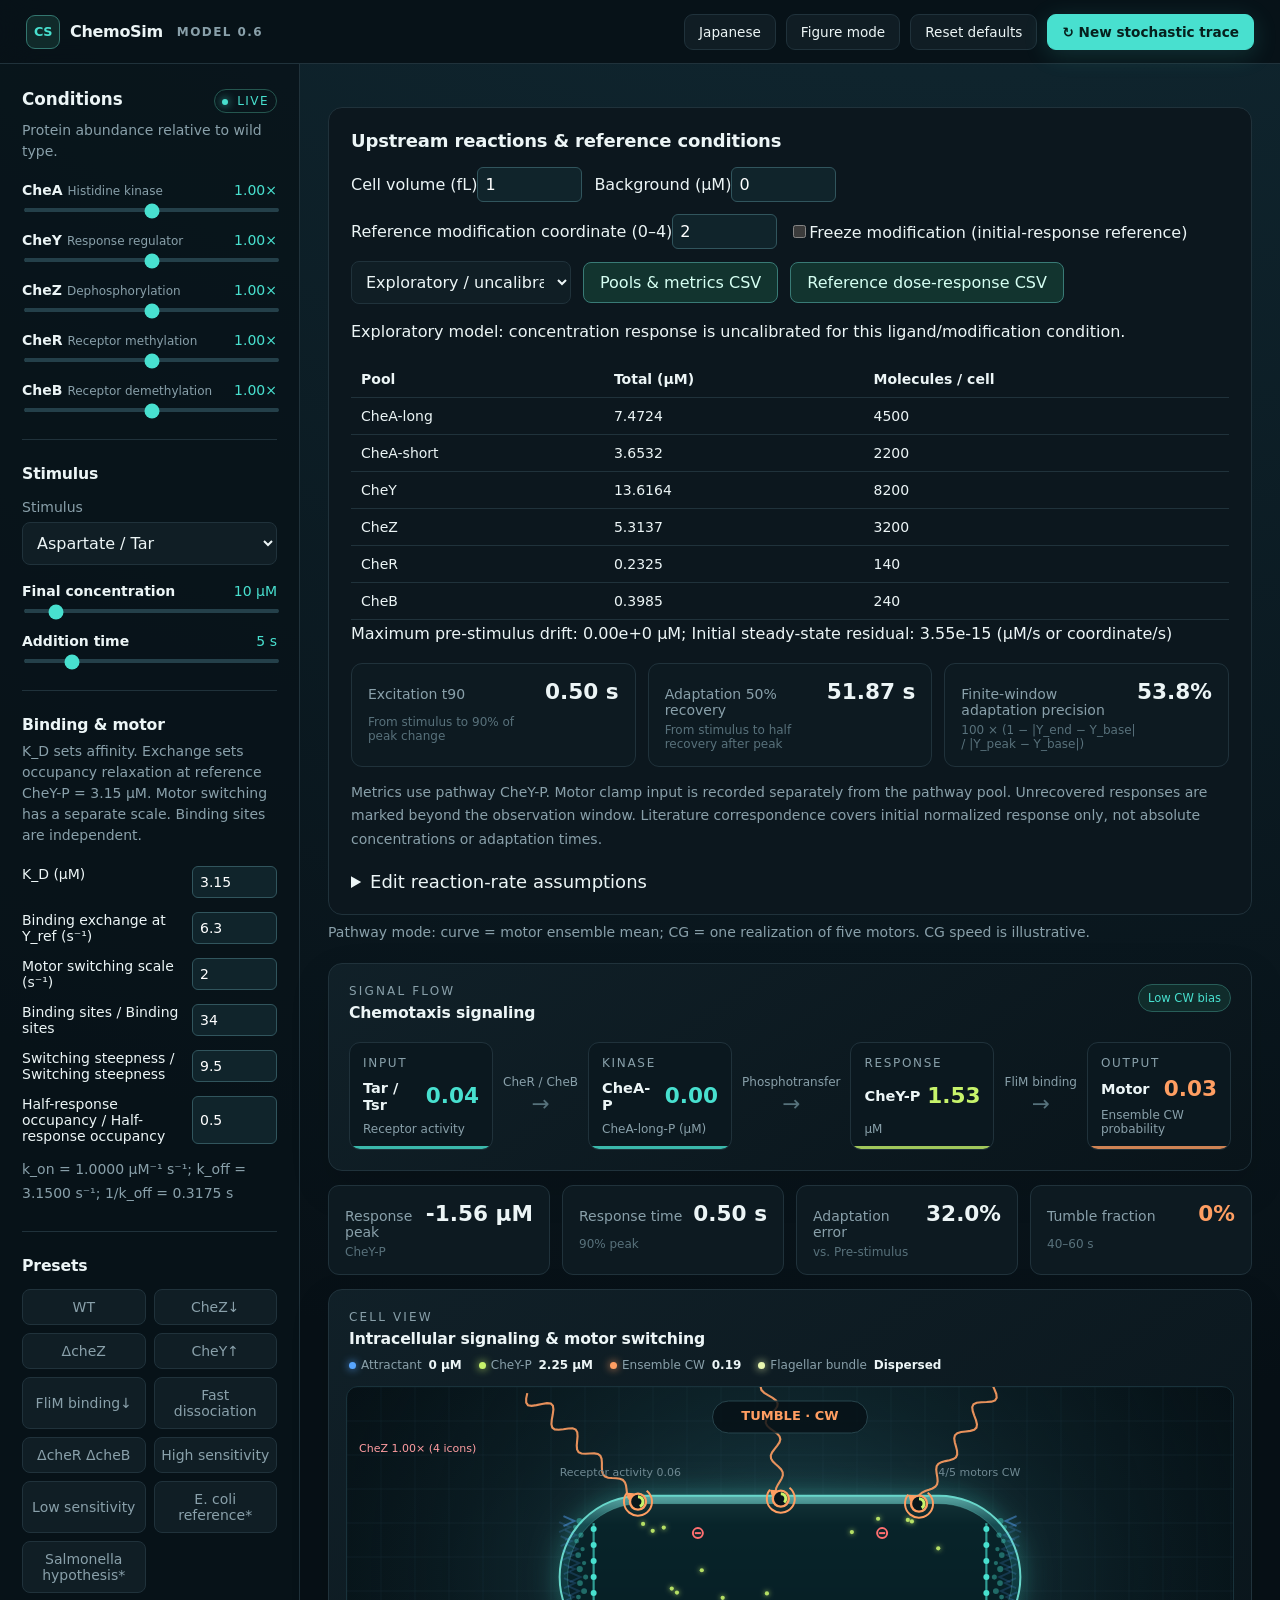
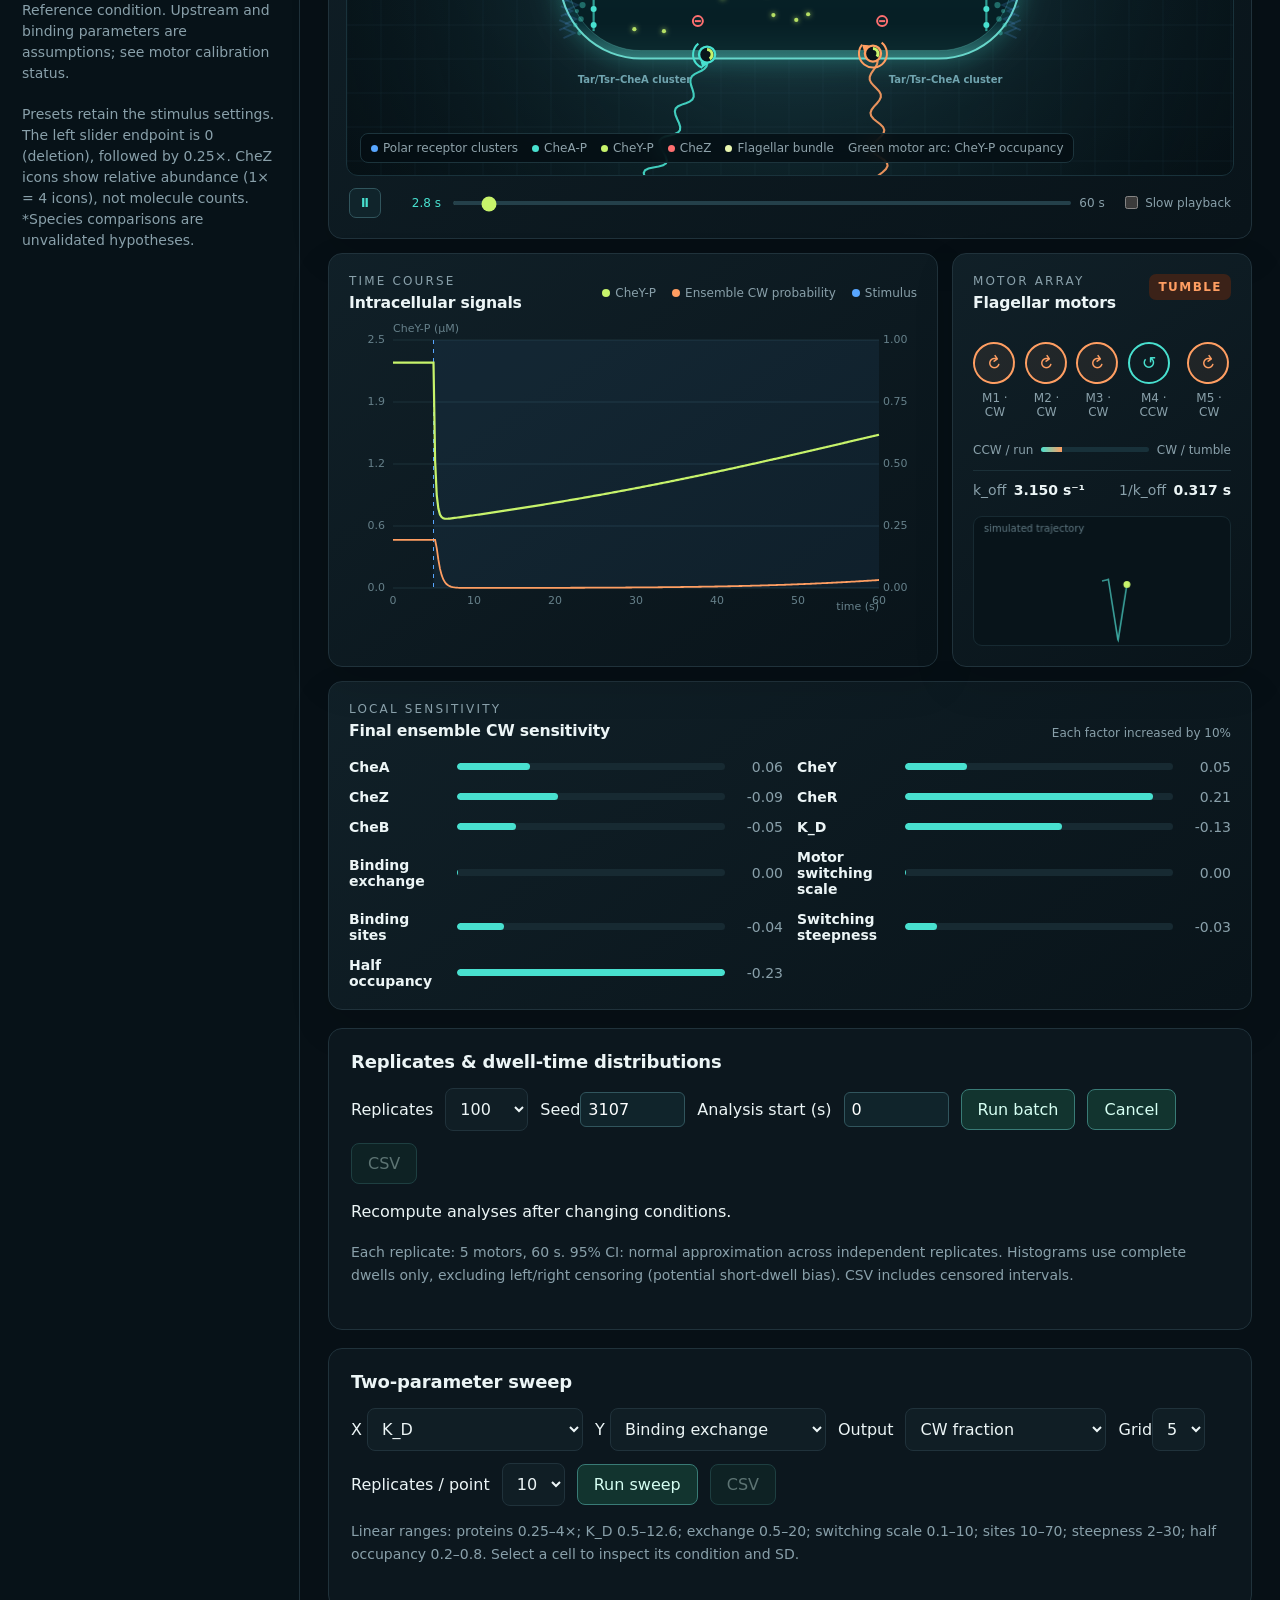
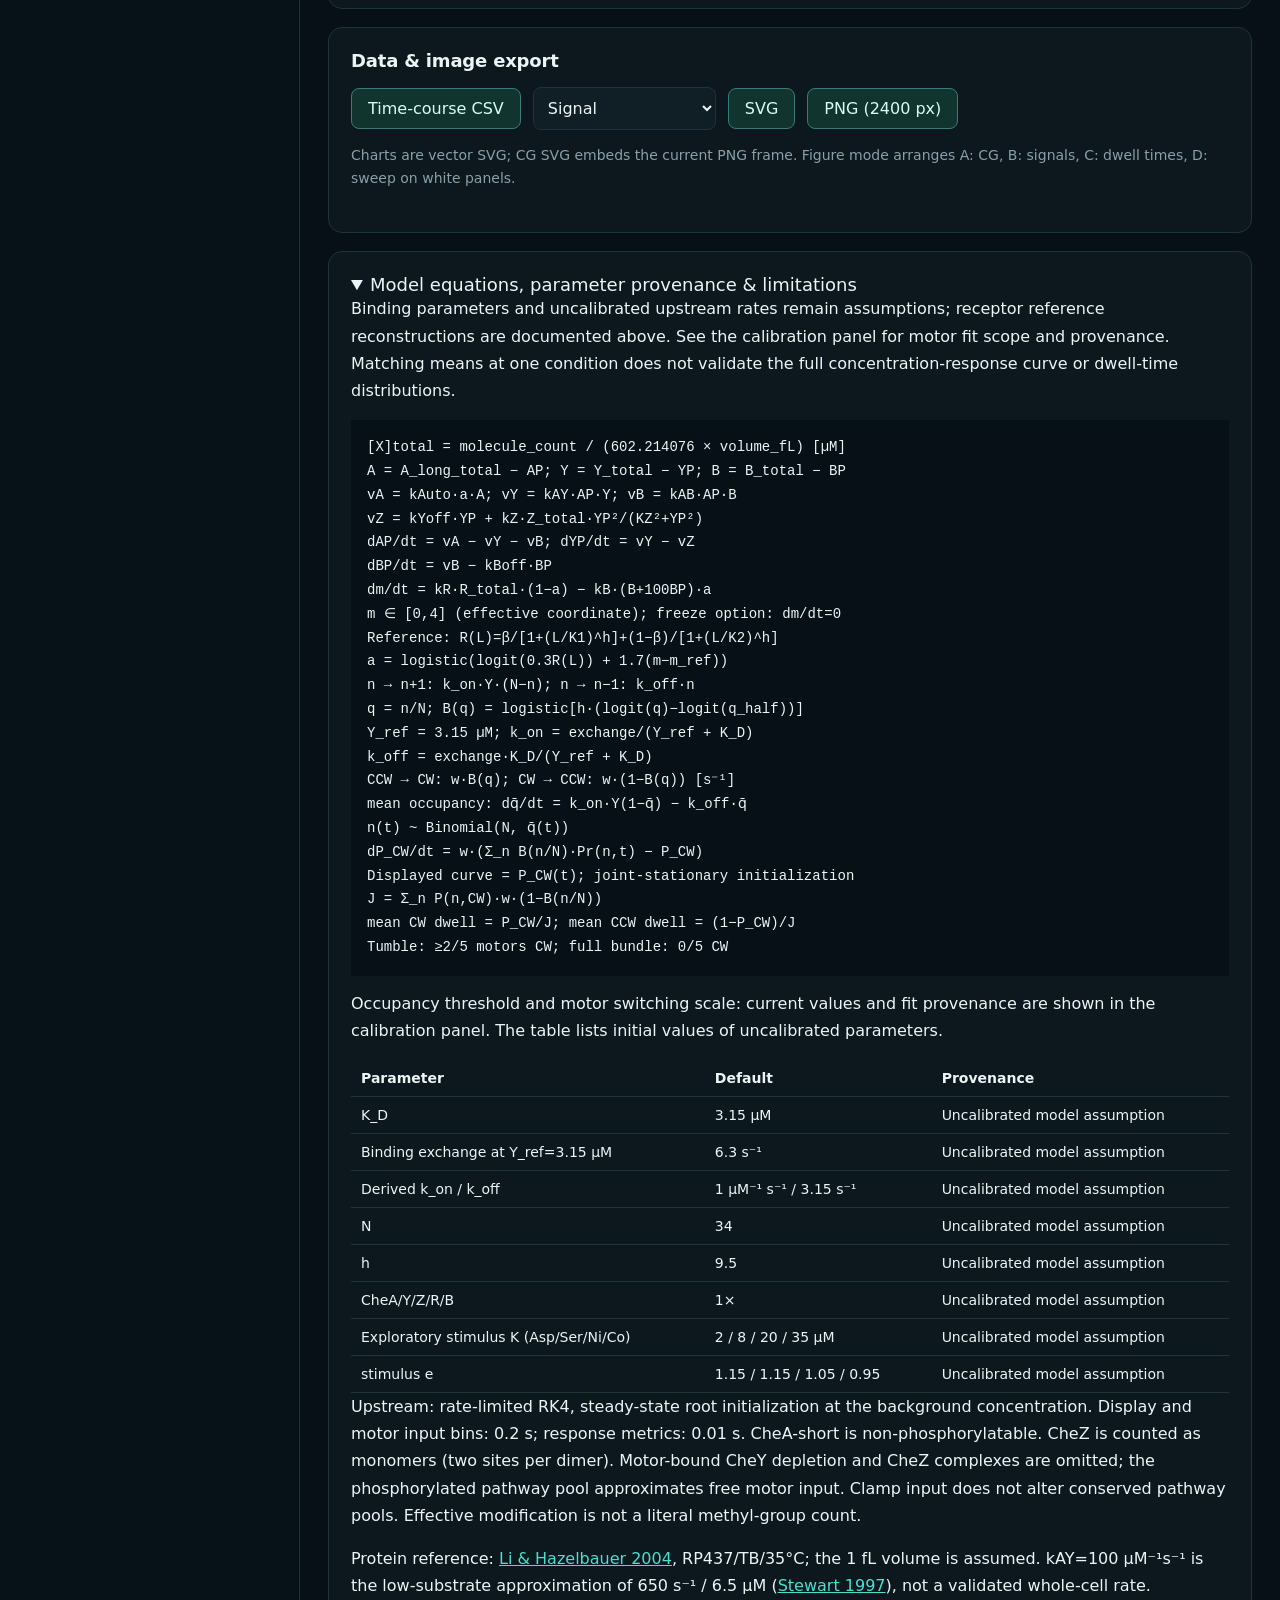
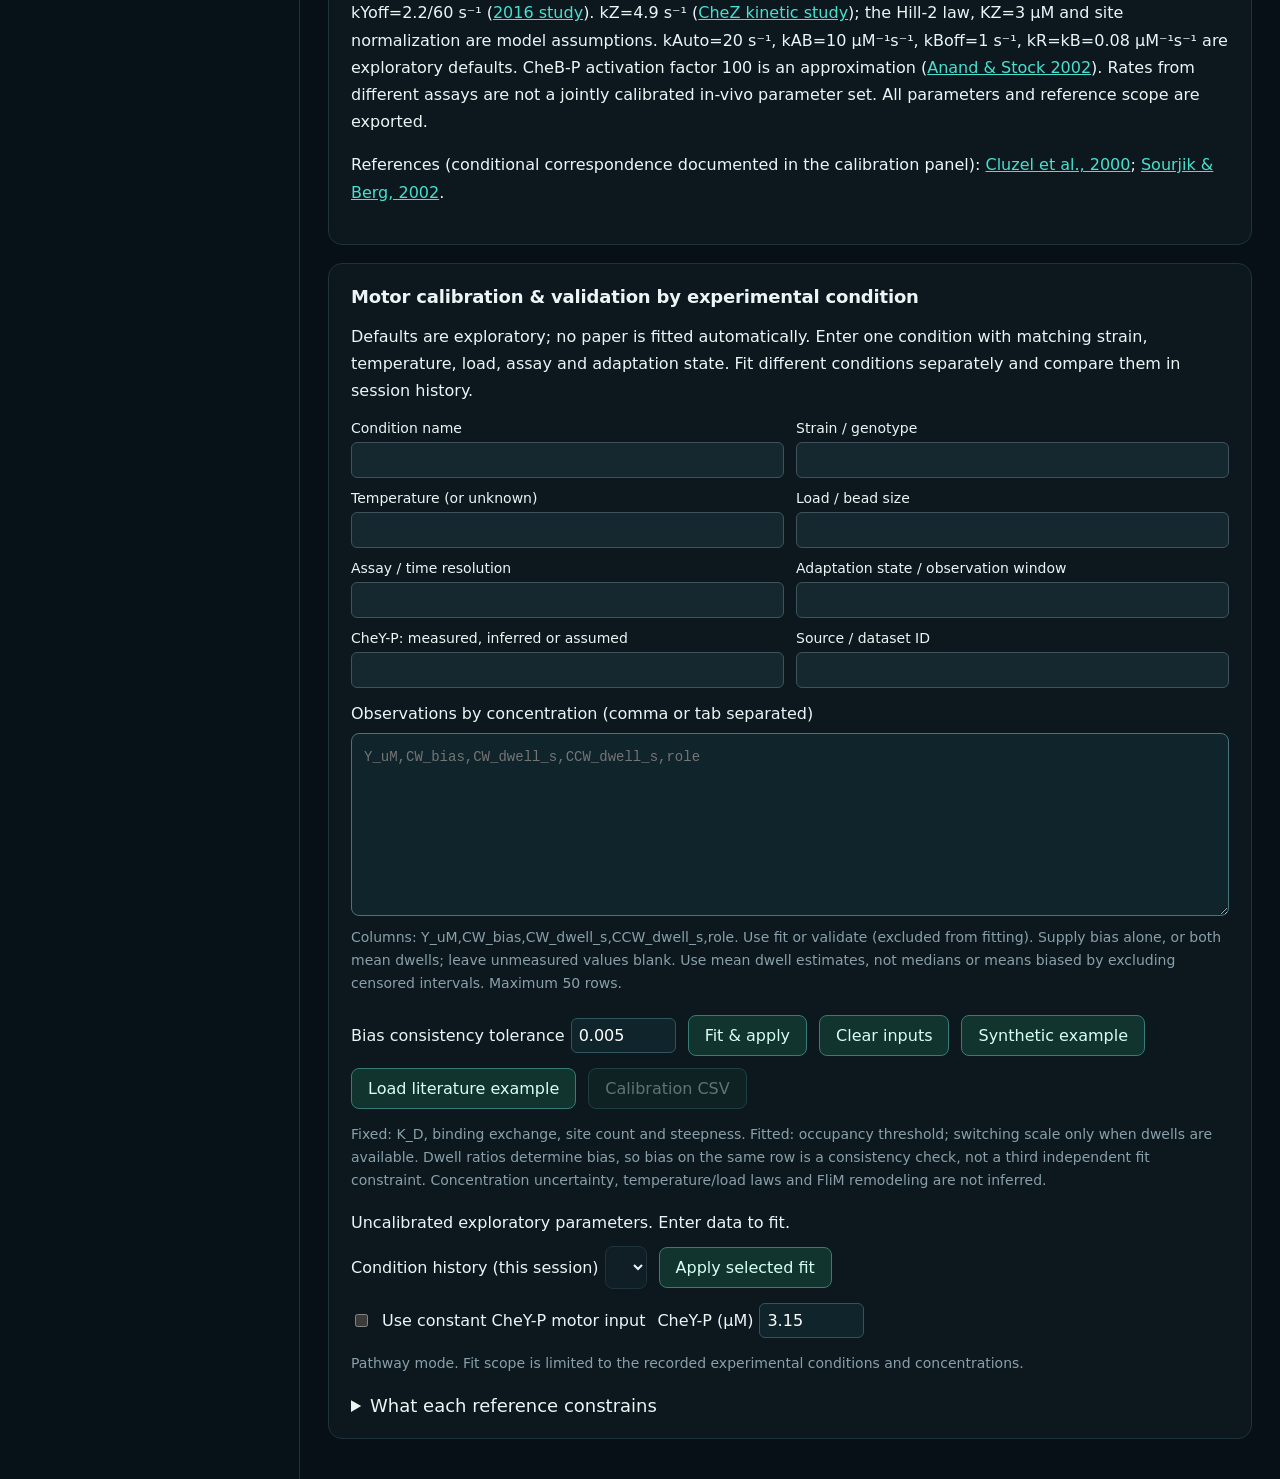
==== index.html @ 93d6fa46 "Add files via upload" ====
<!doctype html>
<html lang="en">
<head>
  <meta charset="utf-8">
  <meta name="viewport" content="width=device-width, initial-scale=1">
  <meta name="theme-color" content="#071016">
  <title>ChemoSim — E. coli chemotaxis simulator</title>
  <meta name="description" content="Explore E. coli chemotaxis with conserved protein pools, stochastic motors and condition-specific calibration. Model assumptions and limitations are documented.">
  <link rel="stylesheet" href="styles.css">
  <link rel="stylesheet" href="research.css">
</head>
<body>
  <header class="topbar">
    <div class="brand"><span class="brand-mark">CS</span><span>ChemoSim</span><em>MODEL 0.6</em></div>
    <div class="top-actions">
      <button id="resetBtn" class="ghost-btn" type="button">標準条件に戻す</button>
      <button id="runBtn" class="primary-btn" type="button" title="同一条件で新しい確率的切替系列を生成"><span>↻</span> 確率過程を再試行</button>
    </div>
  </header>

  <main class="workspace">
    <aside class="controls-panel">
      <section>
        <div class="section-head"><h1>実験条件</h1><span class="status"><i></i> LIVE</span></div>
        <p class="helper">タンパク質量を野生型比で変更します。</p>
        <div id="proteinControls" class="control-list"></div>
      </section>

      <section class="stimulus-section">
        <h2>刺激</h2>
        <label class="select-label" for="ligandSelect">刺激物質</label>
        <select id="ligandSelect">
          <optgroup label="誘引物質">
            <option value="asp">Aspartate / Tar</option>
            <option value="ser">Serine / Tsr</option>
          </optgroup>
          <optgroup label="忌避物質">
            <option value="ni">Nickel (Ni²⁺) / Tar</option>
            <option value="co">Cobalt (Co²⁺) / Tar</option>
          </optgroup>
        </select>
        <div class="slider-row compact">
          <div class="slider-meta"><label for="ligand">添加後濃度</label><output id="ligandOut">10 µM</output></div>
          <input id="ligand" type="range" min="0" max="100" value="10" step="1">
        </div>
        <div class="slider-row compact">
          <div class="slider-meta"><label for="stepTime">添加時刻</label><output id="stepTimeOut">5 s</output></div>
          <input id="stepTime" type="range" min="0" max="30" value="5" step="1">
        </div>
      </section>

      <section class="motor-parameter-section">
        <h2>モーター特性</h2>
        <p class="helper">CheY-Pのモーターからの解離しやすさを変更します。</p>
        <div class="slider-row compact">
          <div class="slider-meta">
            <label for="motorInstability">CheY-P結合の不安定性<span>相対 k<sub>off</sub></span></label>
            <output id="motorInstabilityOut">1.00×</output>
          </div>
          <input id="motorInstability" type="range" min="0" max="200" value="100" step="1">
          <div class="range-ends"><span>安定 0.25×</span><span>不安定 4.00×</span></div>
        </div>
      </section>

      <section class="preset-section">
        <h2>比較プリセット</h2>
        <div class="preset-grid">
          <button data-preset="wt" class="preset active">WT</button>
          <button data-preset="cheZlow" class="preset">CheZ↓</button>
          <button data-preset="cheYhigh" class="preset">CheY↑</button>
          <button data-preset="adaptOff" class="preset">適応欠損</button>
        </div>
      </section>
    </aside>

    <section class="results-panel">
      <div class="pathway-card">
        <div class="card-head">
          <div><span class="eyebrow">SIGNAL FLOW</span><h2>走化性シグナル伝達</h2></div>
          <span id="phenotypeBadge" class="phenotype">適応応答</span>
        </div>
        <div class="pathway" aria-label="受容体からべん毛モーターまでのシグナル経路">
          <article class="node receptor"><small>INPUT</small><strong>Tar / Tsr</strong><span id="receptorValue">0.50</span><b>受容体活性</b></article>
          <div class="arrow"><span>CheR / CheB</span>→</div>
          <article class="node kinase"><small>KINASE</small><strong>CheA-P</strong><span id="cheAPValue">0.50</span><b>相対活性</b></article>
          <div class="arrow"><span>リン酸転移</span>→</div>
          <article class="node response"><small>RESPONSE</small><strong>CheY-P</strong><span id="cheYPValue">3.0</span><b>µM</b></article>
          <div class="arrow"><span>FliM結合</span>→</div>
          <article class="node motor"><small>OUTPUT</small><strong>Motor</strong><span id="cwValue">0.20</span><b>CW bias</b></article>
        </div>
      </div>

      <div class="metrics-grid">
        <article class="metric"><span>応答ピーク</span><strong id="peakMetric">—</strong><small>CheY-P</small></article>
        <article class="metric"><span>応答時間</span><strong id="responseMetric">—</strong><small>90% peak</small></article>
        <article class="metric"><span>適応誤差</span><strong id="adaptMetric">—</strong><small>vs. 刺激前</small></article>
        <article class="metric accent"><span>Tumble時間率</span><strong id="tumbleMetric">—</strong><small>40–60 s</small></article>
      </div>

      <article class="cell-card">
        <div class="card-head cell-head">
          <div><span class="eyebrow">CELL VIEW</span><h2>大腸菌内シグナルとモーター反転</h2></div>
          <div class="cell-readouts">
            <span><i id="stimulusDot" class="dot ligand-dot"></i><span id="stimulusKindLabel">誘引</span> <strong id="cgLigand">0 µM</strong></span>
            <span><i class="dot yp-dot"></i>CheY-P <strong id="cgCheYP">—</strong></span>
            <span><i class="dot motor-dot"></i>Ensemble CW <strong id="cgCW">—</strong></span>
            <span><i class="dot bundle-dot"></i>べん毛束 <strong id="bundleState">形成</strong></span>
          </div>
        </div>
        <div class="cell-stage">
          <canvas id="cellScene" role="img" aria-label="大腸菌内のCheY-P濃度とべん毛モーター回転を表すCGアニメーション"></canvas>
          <div class="scene-key">
            <span><i class="key-receptor"></i>極性受容体クラスター</span><span><i class="key-chea"></i>CheA-P</span><span><i class="key-chey"></i>CheY-P</span><span><i class="key-chez"></i>CheZ</span><span><i class="key-bundle"></i>べん毛束</span>
          </div>
        </div>
        <div class="playback">
          <button id="playPause" class="play-button" type="button" aria-label="アニメーションを一時停止">Ⅱ</button>
          <output id="playTime">0.0 s</output>
          <input id="timeScrubber" type="range" min="0" max="300" value="0" step="1" aria-label="シミュレーション時刻">
          <span>60 s</span>
          <label><input id="slowMotion" type="checkbox"> 低速再生</label>
        </div>
      </article>

      <div class="analysis-grid">
        <article class="chart-card">
          <div class="card-head chart-head">
            <div><span class="eyebrow">TIME COURSE</span><h2>細胞内シグナル</h2></div>
            <div class="legend"><span class="l-chey">CheY-P</span><span class="l-cw">Ensemble CW probability</span><span class="l-input">刺激</span></div>
          </div>
          <div class="canvas-wrap"><canvas id="signalChart" role="img" aria-label="CheY-PとCW biasの時系列グラフ"></canvas></div>
        </article>

        <article class="motor-card">
          <div class="card-head"><div><span class="eyebrow">MOTOR ARRAY</span><h2>べん毛モーター</h2></div><span id="behaviorState" class="behavior run">RUN</span></div>
          <div id="motorArray" class="motor-array"></div>
          <div class="motor-summary"><span>CCW / run</span><div class="bias-track"><i id="biasFill"></i></div><span>CW / tumble</span></div>
          <div class="motor-kinetics"><span>CheY-P相対解離速度 <strong id="motorKoffReadout">1.00×</strong></span><span>相対結合寿命 <strong id="motorLifetimeReadout">1.00×</strong></span></div>
          <canvas id="trajectory" class="trajectory" role="img" aria-label="細胞運動軌跡"></canvas>
        </article>
      </div>

      <article class="sensitivity-card">
        <div class="card-head"><div><span class="eyebrow">LOCAL SENSITIVITY</span><h2>定常CW biasへの寄与</h2></div><small>各因子を単独で+10%変化</small></div>
        <div id="sensitivityBars" class="sensitivity-bars"></div>
      </article>


    </section>
  </main>
  <script src="engine.js"></script>
  <script src="upstream.js"></script>
  <script src="app.js"></script>
  <script src="research.js"></script>
  <script src="motor-fit.js"></script>
  <script src="calibration.js"></script>
  <script src="upstream-ui.js"></script>
</body>
</html>
---- styles.css ----
:root {
  color-scheme: dark;
  --bg: #071016;
  --panel: #0c171e;
  --panel-2: #101f27;
  --line: #20323b;
  --muted: #89a0aa;
  --text: #ecf5f6;
  --cyan: #48e0cf;
  --lime: #c7f36b;
  --orange: #ff9e62;
  --blue: #58a6ff;
  --red: #ff6f70;
  --radius: 14px;
}
* { box-sizing: border-box; }
html { background: var(--bg); }
body { margin: 0; min-width: 320px; background: radial-gradient(circle at 75% -20%, #173844 0, transparent 35%), var(--bg); color: var(--text); font-family: Inter, "Noto Sans JP", "Hiragino Sans", system-ui, sans-serif; font-size: 16px; }
button, input, select { font: inherit; }
button { cursor: pointer; }
.topbar { height: 64px; padding: 0 26px; border-bottom: 1px solid var(--line); display: flex; align-items: center; justify-content: space-between; background: rgba(7,16,22,.88); backdrop-filter: blur(16px); position: sticky; top: 0; z-index: 10; }
.brand { display: flex; align-items: center; gap: 10px; font-weight: 750; letter-spacing: -.02em; }
.brand-mark { display: grid; place-items: center; width: 34px; height: 34px; border: 1px solid #33766f; border-radius: 9px; color: var(--cyan); font-size: .8rem; background: #102a2a; }
.brand em { font-style: normal; color: var(--muted); font-size: .68rem; font-weight: 600; letter-spacing: .12em; padding-left: 4px; }
.top-actions { display: flex; gap: 10px; }
.ghost-btn, .primary-btn { border-radius: 9px; padding: 9px 14px; border: 1px solid var(--line); color: var(--text); background: #101d24; font-size: .85rem; }
.primary-btn { background: var(--cyan); color: #06201d; border-color: var(--cyan); font-weight: 750; box-shadow: 0 5px 24px rgba(72,224,207,.16); }
.workspace { max-width: 1560px; margin: 0 auto; display: grid; grid-template-columns: 300px 1fr; min-height: calc(100vh - 64px); }
.controls-panel { border-right: 1px solid var(--line); padding: 25px 22px 36px; background: rgba(8,19,25,.82); }
.controls-panel section + section { border-top: 1px solid var(--line); margin-top: 25px; padding-top: 24px; }
.section-head, .card-head { display: flex; justify-content: space-between; align-items: flex-start; gap: 12px; }
h1, h2, p { margin-top: 0; }
h1 { font-size: 1.05rem; margin-bottom: 0; }
h2 { font-size: .98rem; margin-bottom: 0; letter-spacing: -.01em; }
.helper { color: var(--muted); font-size: .78rem; margin: 7px 0 20px; line-height: 1.5; }
.status { color: var(--cyan); font-size: .67rem; letter-spacing: .12em; border: 1px solid #25564f; border-radius: 99px; padding: 4px 7px; }
.status i { display: inline-block; width: 6px; height: 6px; background: var(--cyan); border-radius: 50%; margin-right: 4px; box-shadow: 0 0 8px var(--cyan); }
.control-list { display: grid; gap: 18px; }
.slider-row { display: grid; gap: 8px; }
.slider-row.compact { margin-top: 18px; }
.slider-meta { display: flex; justify-content: space-between; align-items: baseline; }
.slider-meta label { font-size: .82rem; font-weight: 650; }
.slider-meta label span { color: var(--muted); font-size: .68rem; font-weight: 500; margin-left: 5px; }
.slider-meta output { font-variant-numeric: tabular-nums; color: var(--cyan); font-size: .8rem; }
.slider-meta sub { font-size: .72em; }
.range-ends { display: flex; justify-content: space-between; color: #58717b; font-size: .62rem; margin-top: -3px; }
input[type="range"] { width: 100%; accent-color: var(--cyan); }
input[type="range"]::-webkit-slider-runnable-track { height: 4px; background: #24404a; border-radius: 4px; }
input[type="range"]::-webkit-slider-thumb { margin-top: -5px; }
.select-label { display: block; margin-top: 16px; margin-bottom: 7px; color: var(--muted); font-size: .75rem; }
select { width: 100%; background: #101e25; color: var(--text); border: 1px solid var(--line); border-radius: 8px; padding: 10px; }
.preset-grid { display: grid; grid-template-columns: 1fr 1fr; gap: 8px; margin-top: 14px; }
.preset { background: #101e25; color: var(--muted); border: 1px solid var(--line); padding: 9px 5px; border-radius: 8px; font-size: .76rem; }
.preset.active { border-color: #3a8078; color: var(--cyan); background: #102b2a; }
.results-panel { padding: 25px 28px 40px; min-width: 0; }
.pathway-card, .cell-card, .chart-card, .motor-card, .sensitivity-card { background: linear-gradient(145deg, rgba(17,33,41,.94), rgba(9,20,26,.96)); border: 1px solid var(--line); border-radius: var(--radius); padding: 20px; box-shadow: 0 16px 40px rgba(0,0,0,.12); }
.eyebrow { display: block; color: var(--muted); font-size: .62rem; letter-spacing: .18em; margin-bottom: 5px; }
.phenotype { color: var(--cyan); background: #102c2b; border: 1px solid #285e59; font-size: .72rem; padding: 6px 9px; border-radius: 99px; }
.pathway { display: grid; grid-template-columns: 1fr auto 1fr auto 1fr auto 1fr; align-items: center; gap: 10px; margin-top: 20px; }
.node { min-height: 108px; border: 1px solid var(--line); background: #0b181f; border-radius: 11px; padding: 13px; display: grid; grid-template-columns: 1fr auto; grid-template-rows: auto 1fr auto; gap: 4px; position: relative; overflow: hidden; }
.node::before { content: ""; position: absolute; inset: auto 0 0; height: 3px; background: var(--cyan); opacity: .8; }
.node small { grid-column: 1/-1; color: var(--muted); font-size: .59rem; letter-spacing: .14em; }
.node strong { align-self: center; font-size: .91rem; }
.node span { align-self: center; font-size: 1.35rem; font-weight: 760; font-variant-numeric: tabular-nums; color: var(--cyan); }
.node b { grid-column: 1/-1; color: var(--muted); font-weight: 500; font-size: .68rem; }
.node.response::before { background: var(--lime); }
.node.response span { color: var(--lime); }
.node.motor::before { background: var(--orange); }
.node.motor span { color: var(--orange); }
.arrow { color: #56717b; font-size: 1.35rem; text-align: center; }
.arrow span { display: block; color: var(--muted); font-size: .59rem; white-space: nowrap; margin-bottom: 2px; }
.metrics-grid { display: grid; grid-template-columns: repeat(4, 1fr); gap: 12px; margin: 14px 0; }
.metric { background: #0d1a21; border: 1px solid var(--line); border-radius: 11px; padding: 15px 16px; display: grid; grid-template-columns: 1fr auto; align-items: baseline; }
.metric > span { color: var(--muted); font-size: .72rem; }
.metric strong { grid-row: span 2; font-size: 1.35rem; font-variant-numeric: tabular-nums; }
.metric small { color: #58717b; font-size: .62rem; margin-top: 5px; }
.metric.accent strong { color: var(--orange); }
.cell-card { margin-bottom: 14px; overflow: hidden; }
.cell-head { align-items: center; }
.cell-readouts { display: flex; align-items: center; gap: 17px; color: var(--muted); font-size: .7rem; }
.cell-readouts span { white-space: nowrap; }
.cell-readouts strong { color: var(--text); font-size: .78rem; margin-left: 3px; font-variant-numeric: tabular-nums; }
.dot { display: inline-block; width: 7px; height: 7px; border-radius: 50%; margin-right: 5px; box-shadow: 0 0 8px currentColor; }
.ligand-dot { color: var(--blue); background: var(--blue); }.repellent-dot { color: var(--red); background: var(--red); }.yp-dot { color: var(--lime); background: var(--lime); }.motor-dot { color: var(--orange); background: var(--orange); }.bundle-dot { color: #e9f7b0; background: #e9f7b0; }
.cell-stage { height: 390px; margin: 14px -3px 0; border: 1px solid #19323b; border-radius: 12px; position: relative; overflow: hidden; background: radial-gradient(ellipse at 50% 47%, #14323b 0, #09171d 55%, #061015 100%); }
#cellScene { width: 100%; height: 100%; display: block; }
.scene-key { position: absolute; left: 13px; bottom: 12px; display: flex; gap: 14px; padding: 7px 10px; border-radius: 8px; color: #8fa3ab; background: rgba(5,14,18,.78); border: 1px solid #1c343c; font-size: .63rem; backdrop-filter: blur(8px); }
.scene-key i { display: inline-block; width: 7px; height: 7px; border-radius: 50%; margin-right: 5px; }
.key-receptor { background: #58a6ff; }.key-chea { background: #48e0cf; }.key-chey { background: #c7f36b; }.key-chez { background: #ff6f70; }.key-bundle { background: #e9f7b0; }
.playback { display: grid; grid-template-columns: 34px 48px 1fr 32px auto; gap: 10px; align-items: center; margin-top: 12px; color: var(--muted); font-size: .68rem; }
.playback output { color: var(--cyan); text-align: right; font-variant-numeric: tabular-nums; }
.playback input[type="range"] { accent-color: var(--lime); }
.playback label { white-space: nowrap; }
.playback label input { vertical-align: -2px; accent-color: var(--cyan); }
.play-button { width: 32px; height: 30px; border: 1px solid #31555d; border-radius: 7px; color: var(--cyan); background: #10242b; font-weight: 800; }
.analysis-grid { display: grid; grid-template-columns: minmax(0, 1.65fr) minmax(300px, .8fr); gap: 14px; }
.chart-head { align-items: center; }
.legend { display: flex; gap: 16px; color: var(--muted); font-size: .68rem; }
.legend span::before { content: ""; display: inline-block; width: 8px; height: 8px; border-radius: 50%; margin-right: 5px; }
.l-chey::before { background: var(--lime); }.l-cw::before { background: var(--orange); }.l-input::before { background: var(--blue); }
.canvas-wrap { height: 292px; margin-top: 12px; }
#signalChart { width: 100%; height: 100%; display: block; }
.behavior { font-size: .75rem; font-weight: 800; letter-spacing: .12em; padding: 6px 9px; border-radius: 7px; }
.behavior.run { color: var(--cyan); background: #10302d; }.behavior.tumble { color: var(--orange); background: #3b2218; }
.motor-array { display: flex; justify-content: center; gap: 13px; margin: 30px 0 24px; }
.motor-unit { text-align: center; color: var(--muted); font-size: .6rem; }
.motor-icon { width: 42px; height: 42px; border: 2px solid var(--cyan); border-radius: 50%; display: grid; place-items: center; margin-bottom: 7px; color: var(--cyan); font-size: 1.1rem; transition: .25s; }
.motor-unit.cw .motor-icon { border-color: var(--orange); color: var(--orange); background: rgba(255,158,98,.08); transform: rotate(55deg); }
.motor-summary { display: grid; grid-template-columns: auto 1fr auto; gap: 8px; align-items: center; font-size: .62rem; color: var(--muted); }
.bias-track { height: 5px; background: #18313a; border-radius: 4px; overflow: hidden; }
.bias-track i { display: block; height: 100%; background: linear-gradient(90deg,var(--cyan),var(--orange)); width: 20%; transition: width .3s; }
.motor-kinetics { display: flex; justify-content: space-between; gap: 12px; margin-top: 13px; padding-top: 11px; border-top: 1px solid #1b3038; color: var(--muted); font-size: .65rem; }
.motor-kinetics strong { color: var(--text); font-variant-numeric: tabular-nums; margin-left: 3px; }
.trajectory { width: 100%; height: 130px; display: block; margin-top: 18px; background: #08141a; border-radius: 9px; border: 1px solid #172a32; }
.sensitivity-card { margin-top: 14px; }
.sensitivity-card .card-head { align-items: end; }
.sensitivity-card .card-head > small { color: var(--muted); font-size: .67rem; }
.sensitivity-bars { display: grid; grid-template-columns: repeat(5, 1fr); gap: 14px; margin-top: 19px; }
.sens { display: grid; grid-template-columns: 38px 1fr 44px; align-items: center; gap: 8px; font-size: .72rem; }
.sens-track { height: 7px; background: #172a32; border-radius: 7px; overflow: hidden; position: relative; }
.sens-track i { display: block; height: 100%; border-radius: 7px; background: var(--cyan); }
.sens.negative .sens-track i { background: var(--orange); }
.sens output { text-align: right; color: var(--muted); font-variant-numeric: tabular-nums; }
.model-note { display: flex; gap: 14px; align-items: baseline; color: var(--muted); font-size: .7rem; line-height: 1.6; padding: 18px 4px 0; }
.model-note strong { color: #b9c8cd; white-space: nowrap; }
@media (max-width: 1050px) {
  .workspace { grid-template-columns: 250px 1fr; }
  .analysis-grid { grid-template-columns: 1fr; }
  .pathway { grid-template-columns: 1fr 24px 1fr; }
  .pathway .arrow:nth-of-type(2) { display: none; }
  .node.response { grid-column: 1; }.arrow:nth-of-type(3) { grid-column: 2; }.node.motor { grid-column: 3; }
  .sensitivity-bars { grid-template-columns: 1fr 1fr; }
  .cell-readouts { gap: 8px; flex-wrap: wrap; justify-content: flex-end; }
}
@media (max-width: 720px) {
  .topbar { padding: 0 14px; }.brand em, .ghost-btn { display: none; }
  .workspace { display: block; }.controls-panel { border-right: 0; border-bottom: 1px solid var(--line); }
  .results-panel { padding: 18px 14px 30px; }
  .metrics-grid { grid-template-columns: 1fr 1fr; }
  .pathway { grid-template-columns: 1fr 20px 1fr; }
  .arrow span { display: none; }.node { min-height: 98px; padding: 10px; }.node span { font-size: 1.1rem; }
  .legend { gap: 8px; }.chart-card, .motor-card, .pathway-card, .cell-card, .sensitivity-card { padding: 15px; }
  .cell-head { display: block; }.cell-readouts { justify-content: flex-start; margin-top: 12px; }.cell-stage { height: 310px; }.scene-key { gap: 8px; flex-wrap: wrap; }
  .playback { grid-template-columns: 34px 45px 1fr 28px; }.playback label { grid-column: 3 / -1; justify-self: end; }
  .sensitivity-bars { grid-template-columns: 1fr; }
  .motor-kinetics { display: grid; }
  .model-note { display: block; }.model-note strong { display: block; margin-bottom: 4px; }
}
---- research.css ----
.research-card {margin-top:18px;padding:22px;background:var(--panel);border:1px solid var(--line);border-radius:14px;overflow:hidden}
.research-card h2 {font-size:18px;margin-bottom:16px}.research-toolbar{display:flex;gap:12px;align-items:center;flex-wrap:wrap;margin:14px 0}.research-toolbar select{width:auto;max-width:220px}.research-toolbar input{width:105px}.research-toolbar button,.research-card button{padding:10px 16px;border:1px solid #397b76;border-radius:8px;background:#12342f;color:#d6fff3;font:inherit}.research-toolbar button:disabled{opacity:.4;cursor:not-allowed}.research-label{display:grid;grid-template-columns:1fr 85px;gap:10px;margin:14px 0;font-size:14px}.research-label input,.research-toolbar input{background:#10242b;border:1px solid #31555d;border-radius:6px;color:white;padding:7px}.research-card table{width:100%;border-collapse:collapse;font-size:14px}.research-card td,.research-card th{padding:10px;border-bottom:1px solid var(--line);text-align:left}.research-card .helper{font-size:14px;line-height:1.65}.svg-plot svg,#figurePreview svg{width:100%;height:auto;display:block;margin-top:15px;border-radius:8px}.research-card pre{white-space:pre-wrap;overflow-wrap:anywhere;font-size:14px;line-height:1.7;background:#071016;padding:16px}.research-card a{color:var(--cyan)}.research-card p{line-height:1.7}.research-card summary{font-size:18px;cursor:pointer}.sensitivity-bars{grid-template-columns:repeat(2,minmax(0,1fr))}.sens{grid-template-columns:100px 1fr 50px}.topbar{height:auto;min-height:64px;flex-wrap:wrap;padding-top:10px;padding-bottom:10px}.top-actions{flex-wrap:wrap}.cell-readouts{flex-wrap:wrap}.motor-array{gap:8px}.motor-kinetics{flex-wrap:wrap}
@media(max-width:720px){.research-card{padding:14px}.research-card table{font-size:12px}.research-card td,.research-card th{padding:6px}.sensitivity-bars{grid-template-columns:1fr}#langBtn,#figureBtn{display:inline-block}.research-toolbar{gap:8px}}

.calibration-inputs{display:grid;grid-template-columns:repeat(2,minmax(0,1fr));gap:12px;margin:16px 0}.calibration-inputs label{display:grid;gap:6px;font-size:14px;min-width:0}.calibration-inputs input{width:100%;min-width:0;padding:9px;border:1px solid #40535c;border-radius:6px;background:#15272f;color:#edf5f7}.calibration-inputs .wide{grid-column:1/-1}.calibration-state{font-weight:600;color:#bade6d}#calibrationCard a{color:#88d8cf}#clampMode{width:auto;min-width:0;margin-right:8px}#calibrationCard .research-toolbar label{display:flex;align-items:center;gap:6px;flex-wrap:wrap}#calibrationCard table{font-variant-numeric:tabular-nums}#derivedRates{line-height:1.7}@media(max-width:600px){.calibration-inputs{grid-template-columns:1fr}#calibrationCard table{font-size:13px}}
.research-toolbar input[type=checkbox]{width:auto}.research-toolbar label{max-width:100%;overflow-wrap:anywhere}.research-card .metric small{white-space:normal;overflow-wrap:anywhere}.research-card .metrics-grid{grid-template-columns:repeat(3,minmax(0,1fr))}@media(max-width:720px){.research-card .metrics-grid{grid-template-columns:1fr}}
#calData{display:block;width:100%;max-width:100%;padding:12px;margin:10px 0;background:#10242b;color:#eefafa;border:1px solid #49737b;border-radius:8px;font:14px/1.6 monospace;resize:vertical}.table-scroll{overflow-x:auto}#calibrationCard p{overflow-wrap:anywhere}#calibrationCard input[type=checkbox]{width:auto}
/* Keep recurring controls readable without altering the simulation layout. */
.helper,.slider-meta label,.slider-meta output,.select-label,.preset,.metric>span,.motor-kinetics,.sens{font-size:.875rem}.brand em,.status,.slider-meta label span,.range-ends,.eyebrow,.node small,.node b,.arrow span,.metric small,.cell-readouts,.cell-readouts strong,.scene-key,.playback,.legend,.motor-unit,.motor-summary,.sensitivity-card .card-head>small{font-size:.75rem}.scene-key{flex-wrap:wrap;max-width:calc(100% - 26px)}.card-head{gap:10px;flex-wrap:wrap}.metric{min-width:0}.metric>span{overflow-wrap:anywhere}.research-toolbar button:focus-visible,input:focus-visible,select:focus-visible,textarea:focus-visible{outline:2px solid #c7f36b;outline-offset:3px}
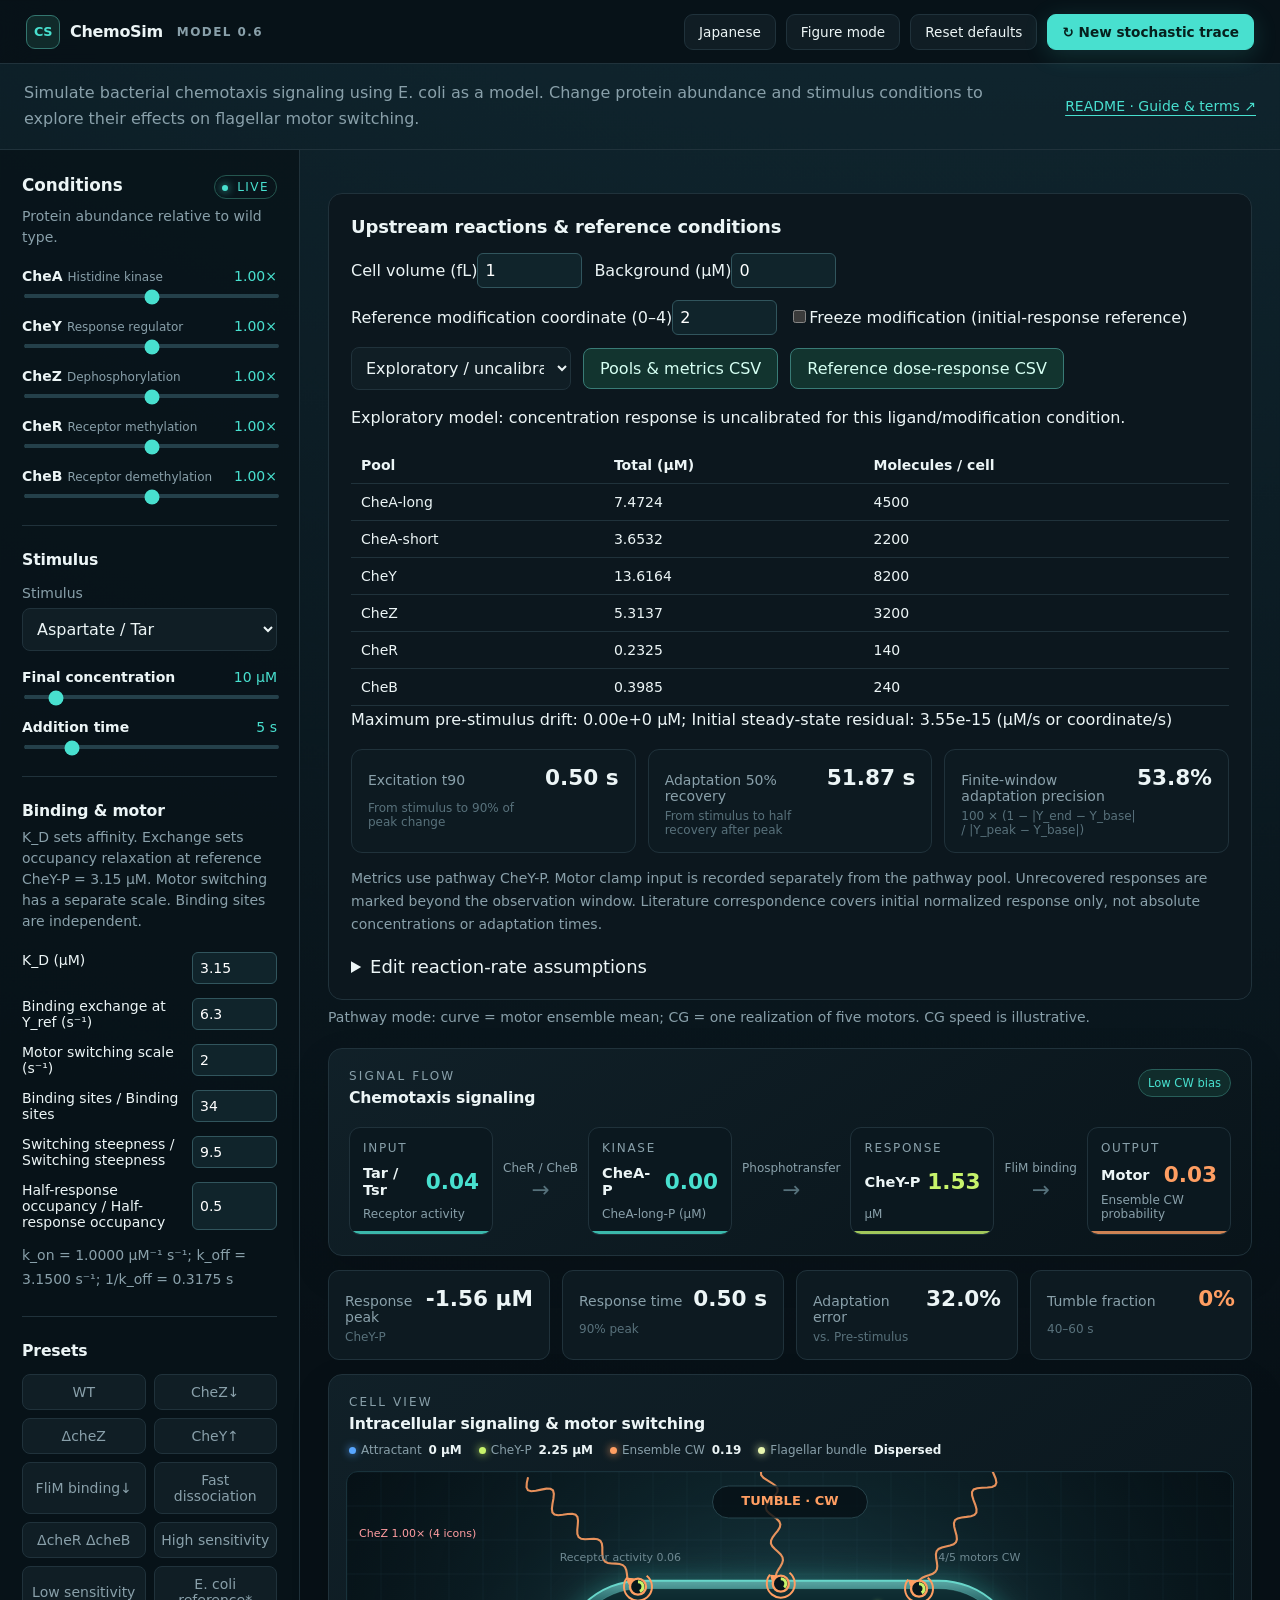
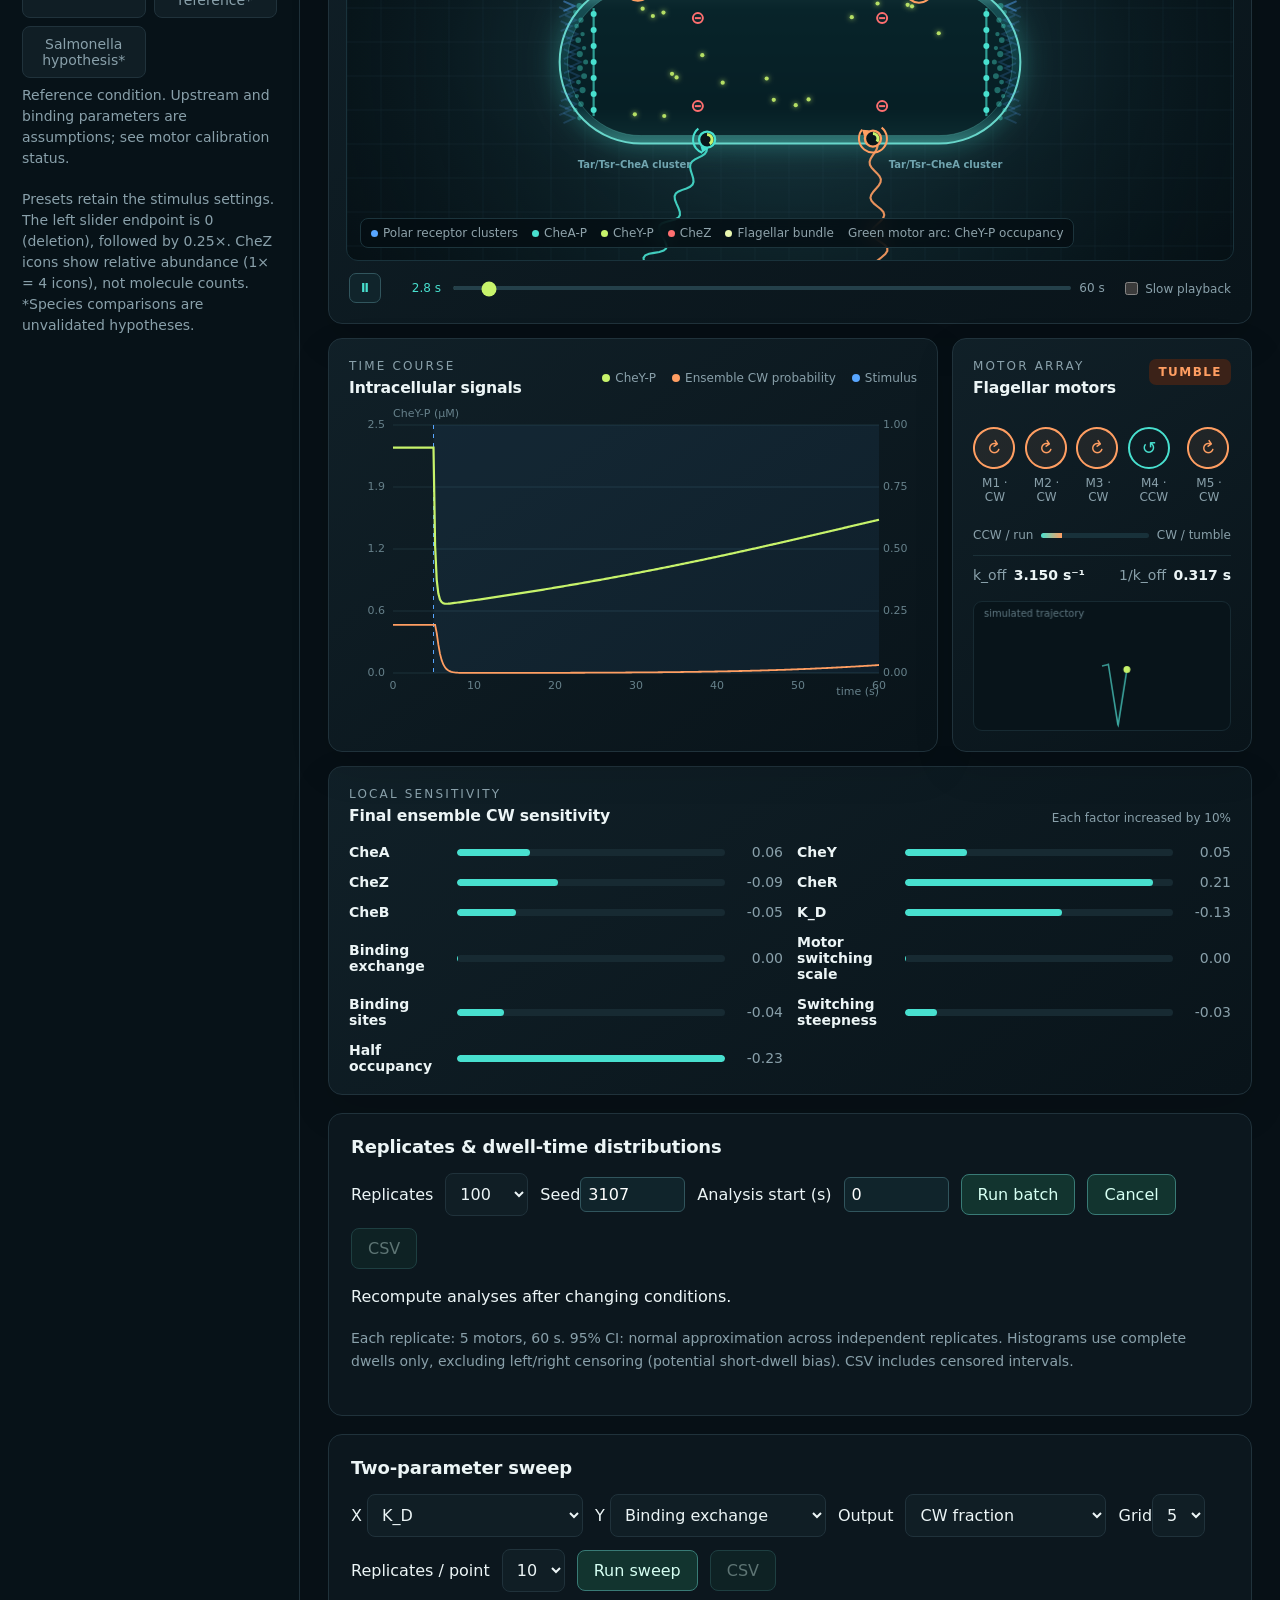
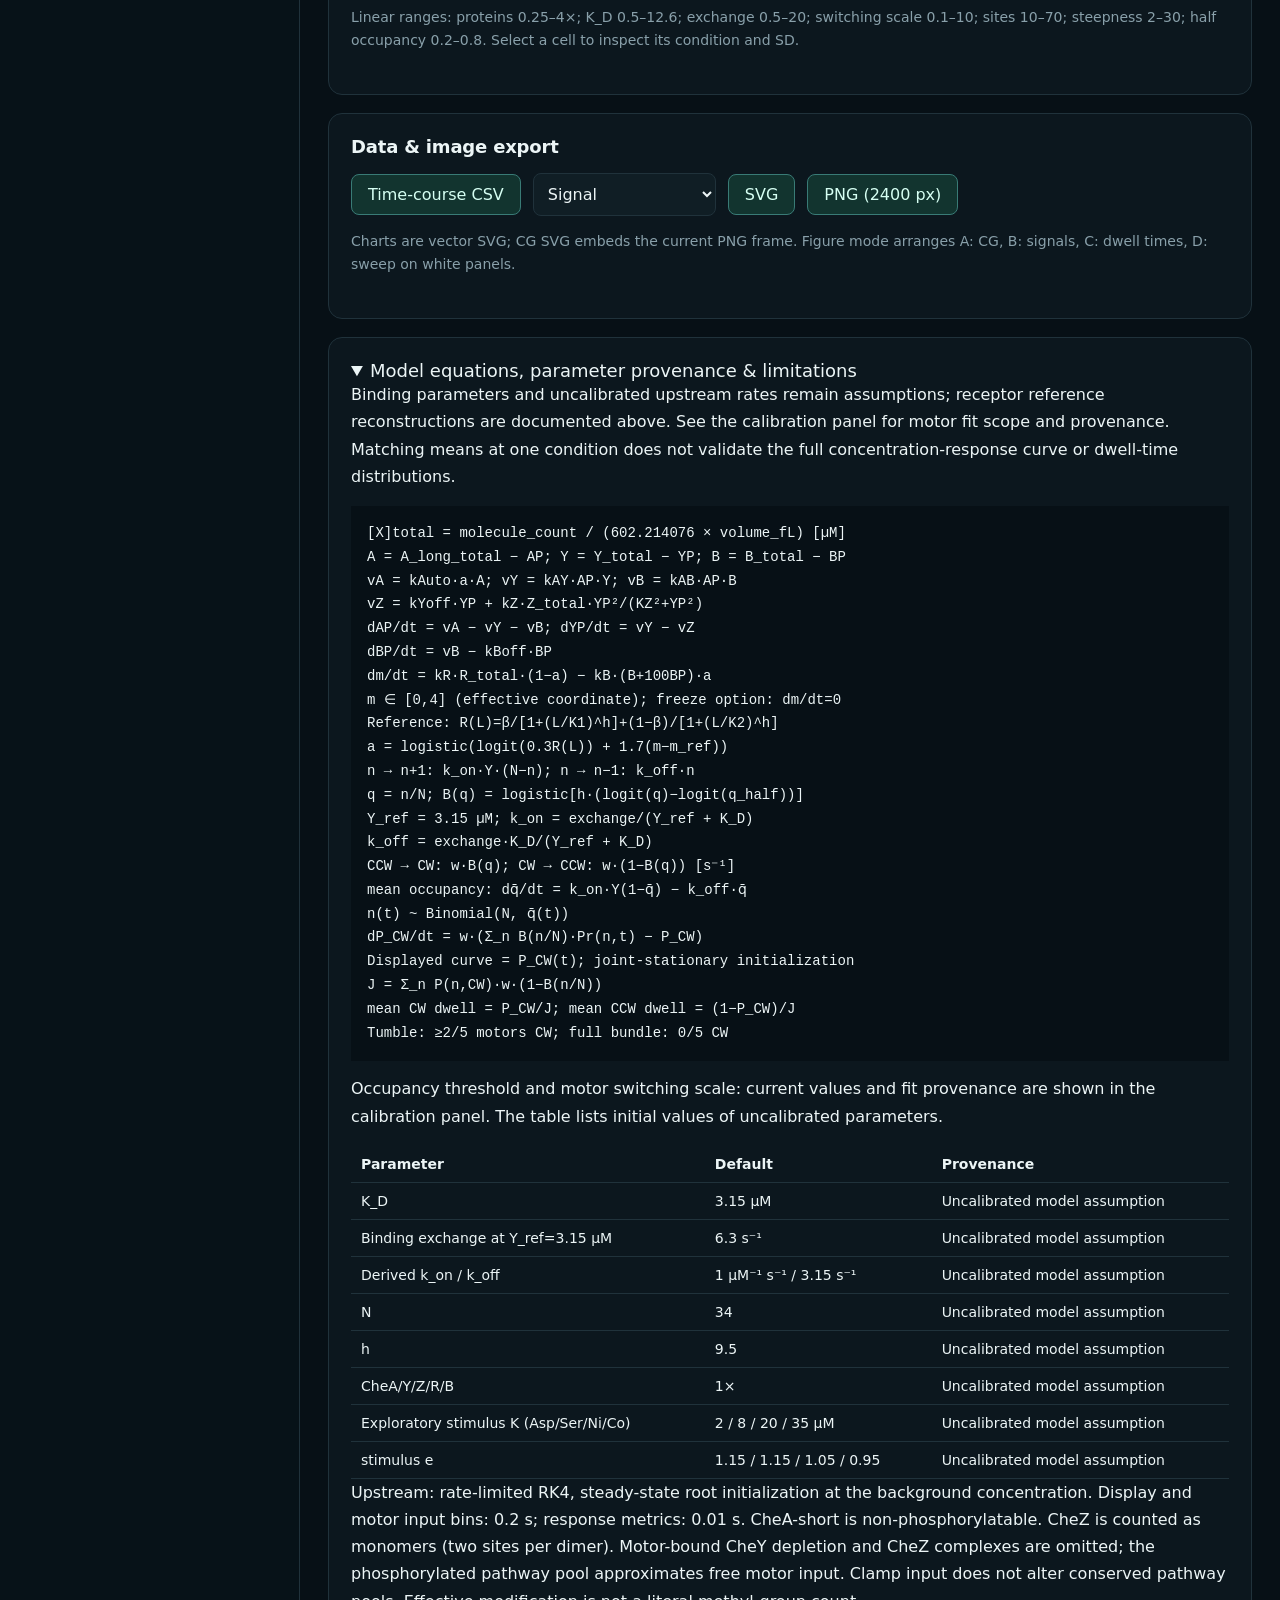
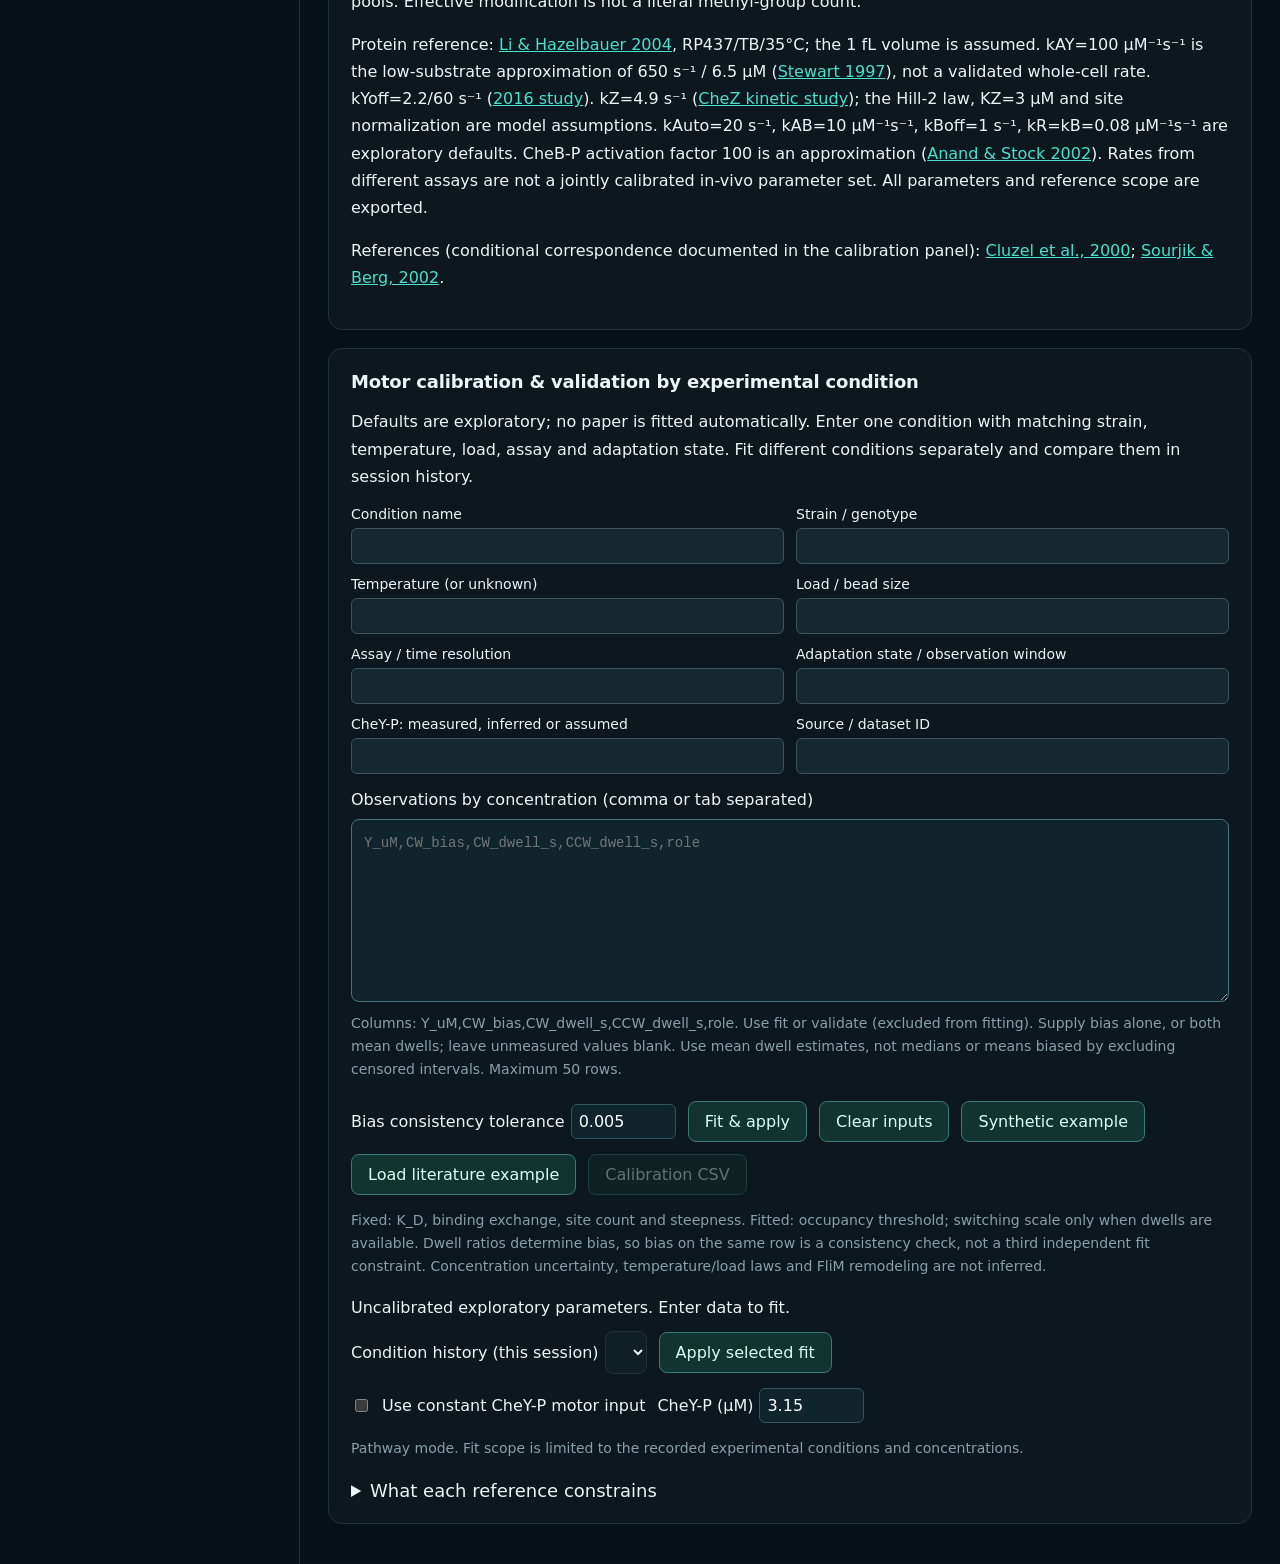
==== commit cb6e0673: "Add files via upload" ====
--- a/index.html
+++ b/index.html
@@ -17,6 +17,8 @@
       <button id="runBtn" class="primary-btn" type="button" title="同一条件で新しい確率的切替系列を生成"><span>↻</span> 確率過程を再試行</button>
     </div>
   </header>
+  <section class="tool-intro" aria-label="About ChemoSim"><p data-ja="バクテリアの走化性シグナル伝達を、大腸菌をモデルにシミュレーションします。タンパク質量や刺激条件を変え、べん毛モーターの回転切替への影響を可視化できます。" data-en="Simulate bacterial chemotaxis signaling using E. coli as a model. Change protein abundance and stimulus conditions to explore their effects on flagellar motor switching.">Simulate bacterial chemotaxis signaling using E. coli as a model. Change protein abundance and stimulus conditions to explore their effects on flagellar motor switching.</p><a class="readme-link" href="readme.html" target="_blank" rel="noopener" data-ja="README・使い方・利用条件 ↗" data-en="README · Guide &amp; terms ↗">README · Guide &amp; terms ↗</a></section>
+
 
   <main class="workspace">
     <aside class="controls-panel">
--- a/research.css
+++ b/research.css
@@ -7,3 +7,5 @@
 #calData{display:block;width:100%;max-width:100%;padding:12px;margin:10px 0;background:#10242b;color:#eefafa;border:1px solid #49737b;border-radius:8px;font:14px/1.6 monospace;resize:vertical}.table-scroll{overflow-x:auto}#calibrationCard p{overflow-wrap:anywhere}#calibrationCard input[type=checkbox]{width:auto}
 /* Keep recurring controls readable without altering the simulation layout. */
 .helper,.slider-meta label,.slider-meta output,.select-label,.preset,.metric>span,.motor-kinetics,.sens{font-size:.875rem}.brand em,.status,.slider-meta label span,.range-ends,.eyebrow,.node small,.node b,.arrow span,.metric small,.cell-readouts,.cell-readouts strong,.scene-key,.playback,.legend,.motor-unit,.motor-summary,.sensitivity-card .card-head>small{font-size:.75rem}.scene-key{flex-wrap:wrap;max-width:calc(100% - 26px)}.card-head{gap:10px;flex-wrap:wrap}.metric{min-width:0}.metric>span{overflow-wrap:anywhere}.research-toolbar button:focus-visible,input:focus-visible,select:focus-visible,textarea:focus-visible{outline:2px solid #c7f36b;outline-offset:3px}
+
+.tool-intro{max-width:1560px;margin:0 auto;padding:16px 24px;display:flex;align-items:center;gap:20px;border-bottom:1px solid var(--line)}.tool-intro p{margin:0;flex:1;line-height:1.65;font-size:1rem;color:var(--muted)}.readme-link{display:inline-block;flex-shrink:0;color:var(--cyan);font-size:.875rem;text-underline-offset:4px}.readme-link:focus-visible{outline:2px solid var(--lime);outline-offset:5px}@media(max-width:720px){.tool-intro{padding:14px 18px;align-items:flex-start;flex-direction:column;gap:8px}}
